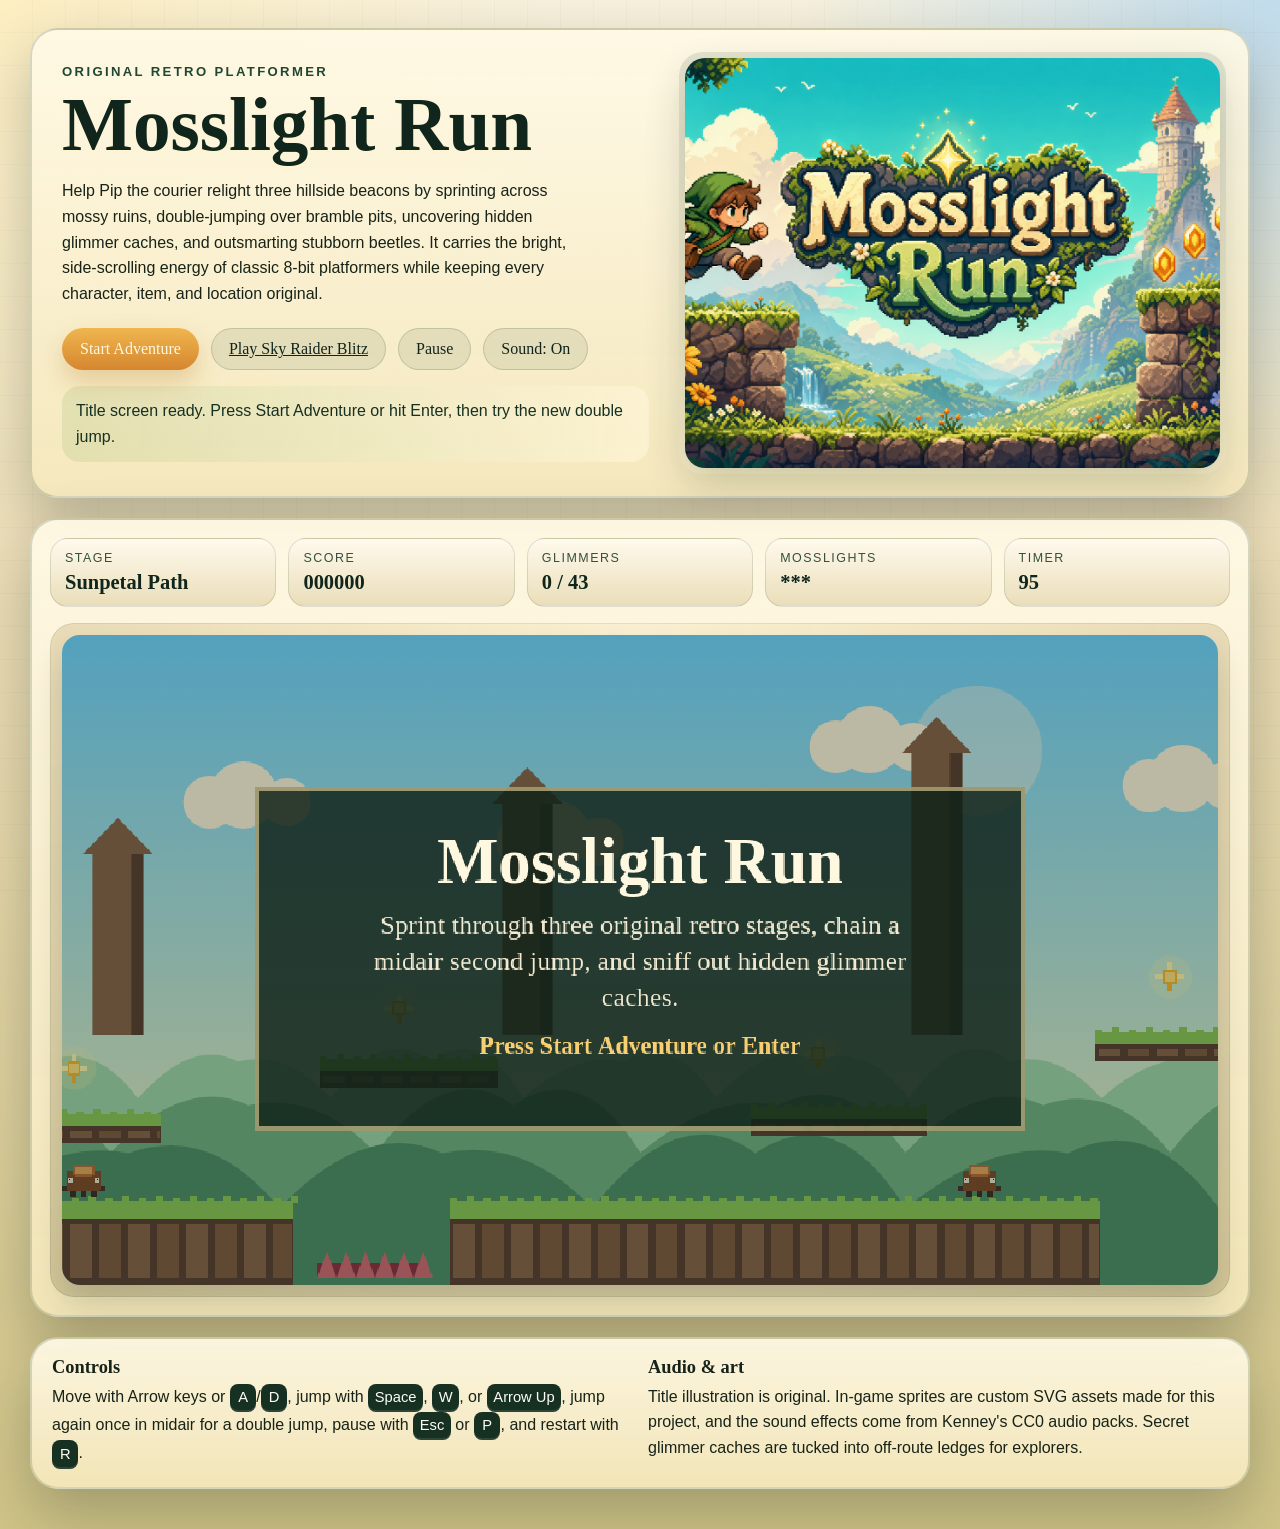
==== mosslight-run/index.html @ 54b9288d "Add Mosslight Run as a second playable game" ====
<!doctype html>
<html lang="en">
  <head>
    <meta charset="UTF-8" />
    <meta name="viewport" content="width=device-width, initial-scale=1.0" />
    <title>Mosslight Run</title>
    <link rel="icon" href="assets/ui/favicon.svg" type="image/svg+xml" />
    <link rel="stylesheet" href="style.css" />
  </head>
  <body>
    <main class="page-shell">
      <section class="hero-panel">
        <div class="hero-copy">
          <p class="eyebrow">Original retro platformer</p>
          <h1>Mosslight Run</h1>
          <p class="hero-text">
            Help Pip the courier relight three hillside beacons by sprinting
            across mossy ruins, double-jumping over bramble pits, uncovering
            hidden glimmer caches, and outsmarting stubborn beetles. It carries
            the bright, side-scrolling energy of classic 8-bit platformers
            while keeping every character, item, and location original.
          </p>
          <div class="action-row">
            <button id="start-button" class="button primary" type="button">
              Start Adventure
            </button>
            <a class="button secondary" href="../">Play Sky Raider Blitz</a>
            <button id="pause-button" class="button secondary" type="button">
              Pause
            </button>
            <button id="mute-button" class="button secondary" type="button">
              Sound: On
            </button>
          </div>
          <p id="status-banner" class="status-banner">
            Title screen ready. Press Start Adventure or hit Enter, then try
            the new double jump.
          </p>
        </div>
        <div class="art-card">
          <img
            src="assets/ui/mosslight-run-title.png"
            alt="Mosslight Run title illustration"
          />
        </div>
      </section>

      <section class="game-card">
        <header class="hud-grid">
          <div class="stat-card">
            <span class="label">Stage</span>
            <strong id="level-name">Sunpetal Path</strong>
          </div>
          <div class="stat-card">
            <span class="label">Score</span>
            <strong id="score">000000</strong>
          </div>
          <div class="stat-card">
            <span class="label">Glimmers</span>
            <strong id="glimmers">0 / 0</strong>
          </div>
          <div class="stat-card">
            <span class="label">Mosslights</span>
            <strong id="hearts">3</strong>
          </div>
          <div class="stat-card">
            <span class="label">Timer</span>
            <strong id="timer">95</strong>
          </div>
        </header>

        <div class="canvas-frame">
          <canvas
            id="game"
            width="960"
            height="540"
            tabindex="0"
            aria-label="Mosslight Run platformer game canvas"
          ></canvas>
        </div>

        <div class="touch-controls" aria-label="Touch controls">
          <button
            class="touch-button"
            type="button"
            data-control="left"
            aria-label="Move left"
          >
            LEFT
          </button>
          <button
            class="touch-button"
            type="button"
            data-control="right"
            aria-label="Move right"
          >
            RIGHT
          </button>
          <button
            class="touch-button jump"
            type="button"
            data-control="jump"
            aria-label="Jump"
          >
            JUMP
          </button>
        </div>
      </section>

      <section class="notes-panel">
        <div>
          <h2>Controls</h2>
          <p>
            Move with Arrow keys or <kbd>A</kbd>/<kbd>D</kbd>, jump with
            <kbd>Space</kbd>, <kbd>W</kbd>, or <kbd>Arrow Up</kbd>, jump again
            once in midair for a double jump, pause with <kbd>Esc</kbd> or
            <kbd>P</kbd>, and restart with <kbd>R</kbd>.
          </p>
        </div>
        <div>
          <h2>Audio &amp; art</h2>
          <p>
            Title illustration is original. In-game sprites are custom SVG
            assets made for this project, and the sound effects come from
            Kenney's CC0 audio packs. Secret glimmer caches are tucked into
            off-route ledges for explorers.
          </p>
        </div>
      </section>
    </main>

    <script type="module" src="src/game.js"></script>
  </body>
</html>
---- mosslight-run/style.css ----
* {
  box-sizing: border-box;
}

:root {
  --pine-950: #10251b;
  --pine-900: #163022;
  --pine-800: #214632;
  --moss-500: #8bb060;
  --moss-300: #bfd587;
  --gold-500: #f0b64f;
  --gold-300: #f8e7a4;
  --stone-100: #f2ead6;
  --stone-300: #d6c7a2;
  --ink-900: #172318;
  --ink-700: #35503e;
  --rose-500: #db7560;
  --shadow: 0 24px 60px rgba(9, 24, 18, 0.25);
}

body {
  margin: 0;
  min-height: 100vh;
  font-family: "Trebuchet MS", "Gill Sans", "Verdana", sans-serif;
  color: var(--ink-900);
  background:
    radial-gradient(circle at top left, rgba(255, 238, 187, 0.8), transparent 28%),
    radial-gradient(circle at top right, rgba(127, 195, 255, 0.45), transparent 24%),
    linear-gradient(180deg, #f7f1de 0%, #ecddb6 38%, #d0c487 100%);
}

body::before {
  content: "";
  position: fixed;
  inset: 0;
  pointer-events: none;
  opacity: 0.16;
  background:
    linear-gradient(90deg, transparent 0, transparent 32px, rgba(22, 48, 34, 0.14) 32px, rgba(22, 48, 34, 0.14) 33px),
    linear-gradient(transparent 0, transparent 32px, rgba(22, 48, 34, 0.14) 32px, rgba(22, 48, 34, 0.14) 33px);
  background-size: 33px 33px;
}

.page-shell {
  position: relative;
  z-index: 1;
  width: min(1220px, calc(100% - 32px));
  margin: 0 auto;
  padding: 28px 0 40px;
}

.hero-panel,
.game-card,
.notes-panel {
  background:
    linear-gradient(180deg, rgba(255, 249, 230, 0.92), rgba(245, 232, 188, 0.9));
  border: 2px solid rgba(28, 68, 45, 0.18);
  border-radius: 28px;
  box-shadow: var(--shadow);
}

.hero-panel {
  display: grid;
  grid-template-columns: minmax(0, 1.05fr) minmax(320px, 0.95fr);
  gap: 20px;
  padding: 22px;
  margin-bottom: 20px;
}

.hero-copy {
  padding: 12px 10px 12px 8px;
}

.eyebrow {
  margin: 0 0 10px;
  color: var(--pine-800);
  text-transform: uppercase;
  letter-spacing: 0.18em;
  font-size: 0.82rem;
  font-weight: 700;
}

h1,
h2,
.stat-card strong,
.button {
  font-family: Georgia, "Times New Roman", serif;
}

h1 {
  margin: 0;
  font-size: clamp(2.75rem, 6vw, 4.7rem);
  line-height: 0.95;
  color: var(--pine-950);
  text-shadow: 0 2px 0 rgba(255, 245, 202, 0.7);
}

.hero-text,
.notes-panel p,
.status-banner {
  font-size: 1rem;
  line-height: 1.6;
}

.hero-text {
  margin: 18px 0 0;
  max-width: 57ch;
}

.action-row {
  display: flex;
  flex-wrap: wrap;
  gap: 12px;
  margin-top: 22px;
}

.button {
  border: 0;
  border-radius: 999px;
  padding: 12px 18px;
  font-size: 1rem;
  cursor: pointer;
  transition: transform 160ms ease, box-shadow 160ms ease, filter 160ms ease;
}

.button:hover,
.button:focus-visible {
  transform: translateY(-2px);
  filter: saturate(1.06);
}

.button:focus-visible,
.touch-button:focus-visible {
  outline: 3px solid rgba(240, 182, 79, 0.7);
  outline-offset: 2px;
}

.primary {
  background: linear-gradient(180deg, var(--gold-500), #d5862f);
  color: #fff8dd;
  box-shadow: 0 12px 24px rgba(181, 119, 34, 0.28);
}

.secondary {
  background: rgba(26, 58, 41, 0.09);
  color: var(--pine-950);
  box-shadow: inset 0 0 0 1px rgba(28, 68, 45, 0.18);
}

.status-banner {
  margin: 16px 0 0;
  padding: 12px 14px;
  border-radius: 18px;
  background: linear-gradient(90deg, rgba(139, 176, 96, 0.18), rgba(255, 248, 220, 0.55));
  color: var(--pine-900);
}

.art-card {
  display: flex;
  align-items: stretch;
  justify-content: center;
  padding: 6px;
  min-height: 100%;
  border-radius: 24px;
  background: linear-gradient(180deg, rgba(34, 80, 56, 0.12), rgba(255, 247, 214, 0.44));
}

.art-card img {
  display: block;
  width: 100%;
  height: auto;
  border-radius: 20px;
  object-fit: cover;
  box-shadow: 0 16px 40px rgba(15, 34, 25, 0.2);
}

.game-card {
  padding: 18px;
}

.hud-grid {
  display: grid;
  grid-template-columns: repeat(5, minmax(0, 1fr));
  gap: 12px;
  margin-bottom: 16px;
}

.stat-card {
  padding: 12px 14px;
  border-radius: 18px;
  background:
    linear-gradient(180deg, rgba(255, 250, 238, 0.9), rgba(228, 214, 174, 0.78));
  border: 1px solid rgba(28, 68, 45, 0.14);
}

.label {
  display: block;
  margin-bottom: 6px;
  font-size: 0.78rem;
  text-transform: uppercase;
  letter-spacing: 0.12em;
  color: var(--ink-700);
}

.stat-card strong {
  display: block;
  font-size: 1.28rem;
  color: var(--pine-950);
}

.canvas-frame {
  padding: 12px;
  border-radius: 24px;
  background:
    radial-gradient(circle at top, rgba(255, 244, 211, 0.7), rgba(219, 198, 150, 0.65)),
    linear-gradient(180deg, rgba(24, 58, 40, 0.08), rgba(24, 58, 40, 0.18));
  box-shadow: inset 0 0 0 1px rgba(28, 68, 45, 0.1);
}

canvas {
  display: block;
  width: 100%;
  height: auto;
  border-radius: 18px;
  background: #85d2f2;
  box-shadow: inset 0 0 0 3px rgba(255, 244, 214, 0.5), 0 18px 30px rgba(18, 42, 28, 0.18);
  image-rendering: pixelated;
}

.touch-controls {
  display: none;
  gap: 12px;
  justify-content: center;
  padding-top: 16px;
}

.touch-button {
  width: 74px;
  height: 74px;
  border: 0;
  border-radius: 24px;
  font-size: 0.9rem;
  font-weight: 800;
  letter-spacing: 0.08em;
  color: #fffdf4;
  background: linear-gradient(180deg, var(--pine-800), var(--pine-900));
  box-shadow: 0 12px 28px rgba(20, 47, 34, 0.22);
  cursor: pointer;
}

.touch-button.jump {
  background: linear-gradient(180deg, var(--rose-500), #b65247);
}

.notes-panel {
  display: grid;
  grid-template-columns: repeat(2, minmax(0, 1fr));
  gap: 16px;
  padding: 18px 20px;
  margin-top: 20px;
}

.notes-panel h2 {
  margin: 0 0 6px;
  font-size: 1.15rem;
}

.notes-panel p {
  margin: 0;
}

kbd {
  display: inline-block;
  min-width: 1.8em;
  padding: 0.16em 0.45em;
  border-radius: 8px;
  font-family: inherit;
  font-size: 0.92em;
  text-align: center;
  color: #fffdf4;
  background: var(--pine-900);
  box-shadow: inset 0 -2px 0 rgba(255, 255, 255, 0.1);
}

@media (max-width: 980px) {
  .hero-panel {
    grid-template-columns: 1fr;
  }

  .hud-grid {
    grid-template-columns: repeat(3, minmax(0, 1fr));
  }
}

@media (max-width: 760px) {
  .page-shell {
    width: min(100% - 20px, 960px);
    padding-top: 18px;
  }

  .hero-panel,
  .game-card,
  .notes-panel {
    border-radius: 22px;
  }

  .notes-panel {
    grid-template-columns: 1fr;
  }

  .touch-controls {
    display: flex;
  }
}

@media (max-width: 620px) {
  .hud-grid {
    grid-template-columns: repeat(2, minmax(0, 1fr));
  }

  .button {
    width: 100%;
  }

  .action-row {
    flex-direction: column;
  }
}
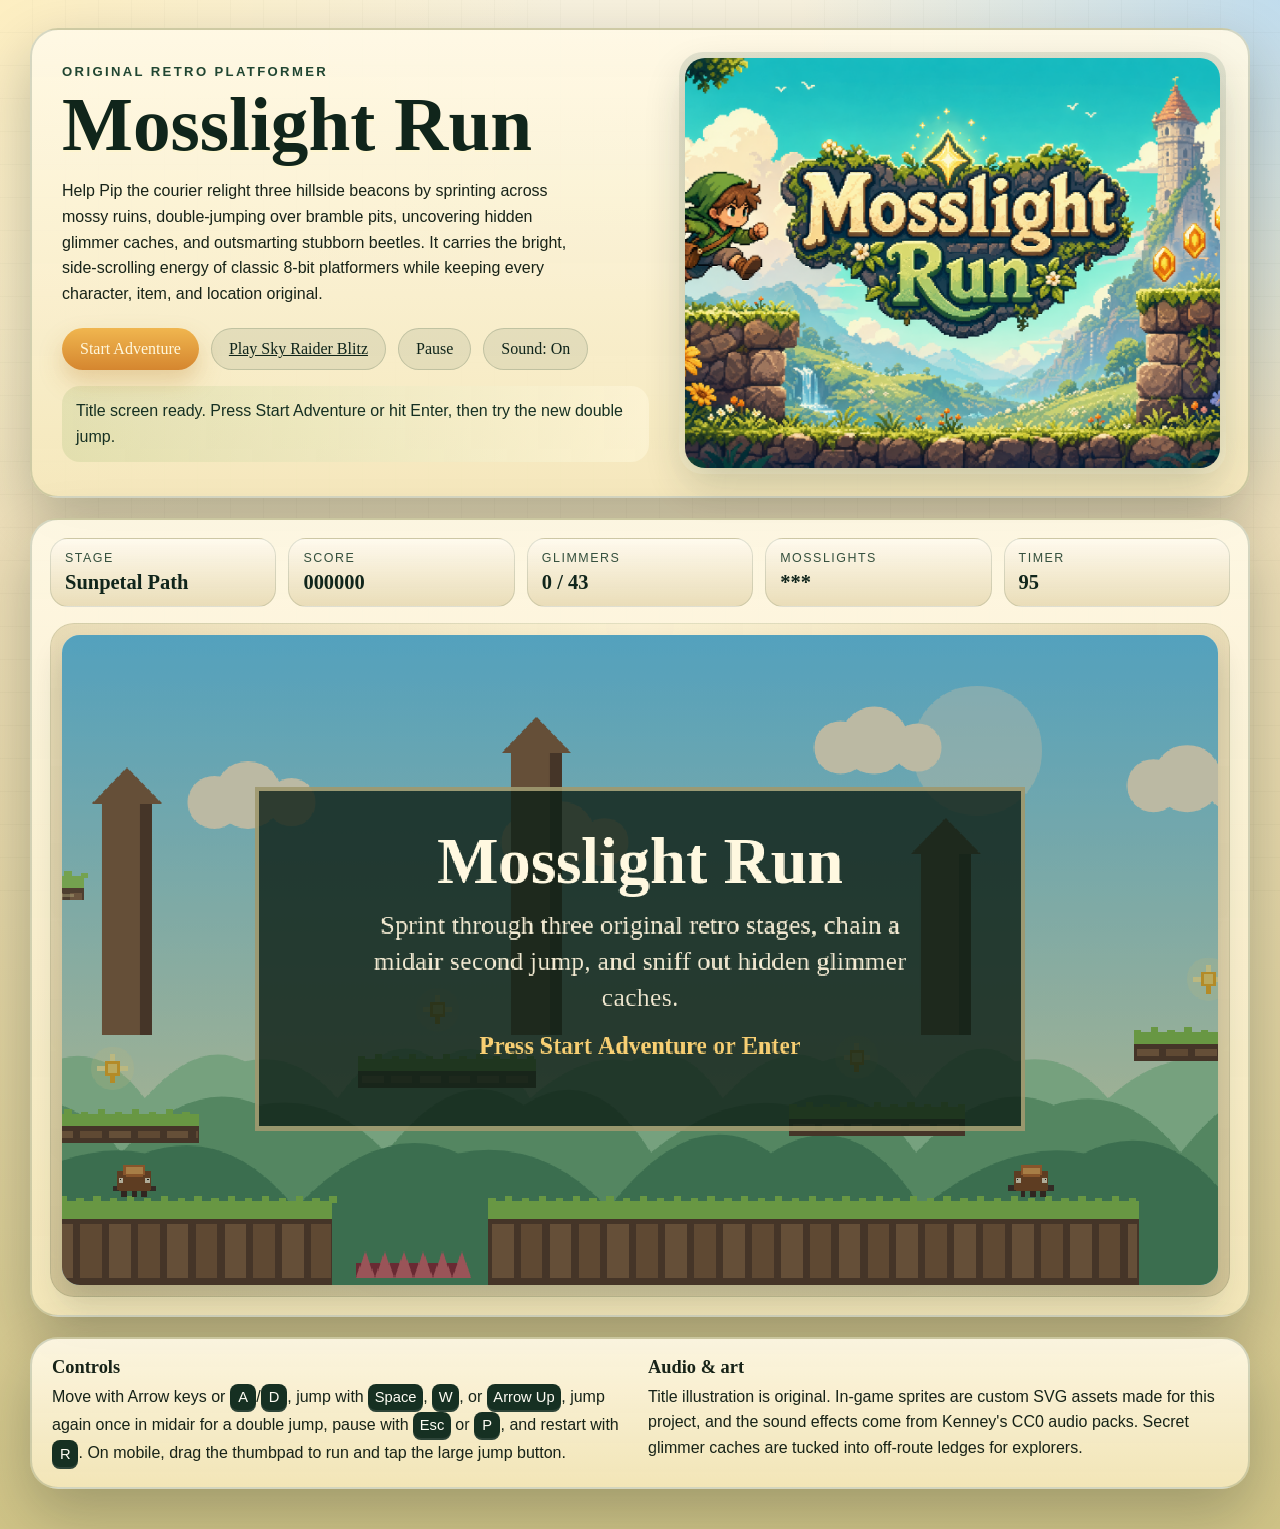
==== commit 104b5e26: "Improve Mosslight Run mobile controls" ====
--- a/mosslight-run/index.html
+++ b/mosslight-run/index.html
@@ -2,7 +2,10 @@
 <html lang="en">
   <head>
     <meta charset="UTF-8" />
-    <meta name="viewport" content="width=device-width, initial-scale=1.0" />
+    <meta
+      name="viewport"
+      content="width=device-width, initial-scale=1.0, viewport-fit=cover"
+    />
     <title>Mosslight Run</title>
     <link rel="icon" href="assets/ui/favicon.svg" type="image/svg+xml" />
     <link rel="stylesheet" href="style.css" />
@@ -69,41 +72,45 @@
           </div>
         </header>
 
-        <div class="canvas-frame">
-          <canvas
-            id="game"
-            width="960"
-            height="540"
-            tabindex="0"
-            aria-label="Mosslight Run platformer game canvas"
-          ></canvas>
-        </div>
+        <div class="play-area">
+          <div class="canvas-frame">
+            <canvas
+              id="game"
+              width="960"
+              height="540"
+              tabindex="0"
+              aria-label="Mosslight Run platformer game canvas"
+            ></canvas>
+          </div>
 
-        <div class="touch-controls" aria-label="Touch controls">
-          <button
-            class="touch-button"
-            type="button"
-            data-control="left"
-            aria-label="Move left"
-          >
-            LEFT
-          </button>
-          <button
-            class="touch-button"
-            type="button"
-            data-control="right"
-            aria-label="Move right"
-          >
-            RIGHT
-          </button>
-          <button
-            class="touch-button jump"
-            type="button"
-            data-control="jump"
-            aria-label="Jump"
-          >
-            JUMP
-          </button>
+          <div class="touch-controls" aria-label="Touch controls">
+            <div class="touch-joystick" id="touch-joystick" aria-hidden="true">
+              <div class="touch-stick-base" id="touch-stick-base">
+                <div class="touch-stick-ring"></div>
+                <div class="touch-stick-knob" id="touch-stick-knob"></div>
+              </div>
+              <span class="touch-label">Move</span>
+            </div>
+
+            <div class="touch-actions">
+              <button
+                class="touch-button jump"
+                type="button"
+                data-control="jump"
+                aria-label="Jump"
+              >
+                JUMP
+              </button>
+              <button
+                class="touch-button utility"
+                type="button"
+                data-control="pause"
+                aria-label="Pause game"
+              >
+                PAUSE
+              </button>
+            </div>
+          </div>
         </div>
       </section>
 
@@ -114,7 +121,8 @@
             Move with Arrow keys or <kbd>A</kbd>/<kbd>D</kbd>, jump with
             <kbd>Space</kbd>, <kbd>W</kbd>, or <kbd>Arrow Up</kbd>, jump again
             once in midair for a double jump, pause with <kbd>Esc</kbd> or
-            <kbd>P</kbd>, and restart with <kbd>R</kbd>.
+            <kbd>P</kbd>, and restart with <kbd>R</kbd>. On mobile, drag the
+            thumbpad to run and tap the large jump button.
           </p>
         </div>
         <div>
--- a/mosslight-run/style.css
+++ b/mosslight-run/style.css
@@ -23,6 +23,7 @@
   min-height: 100vh;
   font-family: "Trebuchet MS", "Gill Sans", "Verdana", sans-serif;
   color: var(--ink-900);
+  overflow-x: hidden;
   background:
     radial-gradient(circle at top left, rgba(255, 238, 187, 0.8), transparent 28%),
     radial-gradient(circle at top right, rgba(127, 195, 255, 0.45), transparent 24%),
@@ -217,10 +218,15 @@
   box-shadow: inset 0 0 0 1px rgba(28, 68, 45, 0.1);
 }
 
+.play-area {
+  position: relative;
+}
+
 canvas {
   display: block;
   width: 100%;
   height: auto;
+  aspect-ratio: 16 / 9;
   border-radius: 18px;
   background: #85d2f2;
   box-shadow: inset 0 0 0 3px rgba(255, 244, 214, 0.5), 0 18px 30px rgba(18, 42, 28, 0.18);
@@ -229,27 +235,109 @@
 
 .touch-controls {
   display: none;
-  gap: 12px;
-  justify-content: center;
-  padding-top: 16px;
+  position: absolute;
+  inset: auto 14px 14px 14px;
+  align-items: end;
+  justify-content: space-between;
+  pointer-events: none;
 }
 
 .touch-button {
-  width: 74px;
-  height: 74px;
+  width: 96px;
+  height: 96px;
   border: 0;
-  border-radius: 24px;
-  font-size: 0.9rem;
+  border-radius: 999px;
+  font-size: 0.95rem;
   font-weight: 800;
   letter-spacing: 0.08em;
   color: #fffdf4;
   background: linear-gradient(180deg, var(--pine-800), var(--pine-900));
   box-shadow: 0 12px 28px rgba(20, 47, 34, 0.22);
   cursor: pointer;
+  pointer-events: auto;
+  touch-action: manipulation;
+  user-select: none;
+  -webkit-user-select: none;
 }
 
 .touch-button.jump {
   background: linear-gradient(180deg, var(--rose-500), #b65247);
+}
+
+.touch-button.utility {
+  width: 70px;
+  height: 70px;
+  font-size: 0.7rem;
+  letter-spacing: 0.12em;
+  background: rgba(16, 37, 27, 0.86);
+}
+
+.touch-actions {
+  display: flex;
+  flex-direction: column;
+  align-items: end;
+  gap: 12px;
+}
+
+.touch-joystick {
+  display: flex;
+  flex-direction: column;
+  align-items: center;
+  gap: 8px;
+  pointer-events: auto;
+  touch-action: none;
+  user-select: none;
+  -webkit-user-select: none;
+}
+
+.touch-stick-base {
+  position: relative;
+  width: 126px;
+  height: 126px;
+  border-radius: 50%;
+  background:
+    radial-gradient(circle at 34% 30%, rgba(255, 248, 217, 0.28), transparent 34%),
+    rgba(18, 39, 28, 0.38);
+  box-shadow:
+    inset 0 0 0 2px rgba(255, 240, 181, 0.18),
+    0 10px 24px rgba(8, 21, 15, 0.2);
+  backdrop-filter: blur(8px);
+}
+
+.touch-stick-ring {
+  position: absolute;
+  inset: 16px;
+  border-radius: 50%;
+  border: 1px solid rgba(255, 242, 198, 0.25);
+}
+
+.touch-stick-knob {
+  position: absolute;
+  left: 50%;
+  top: 50%;
+  width: 54px;
+  height: 54px;
+  border-radius: 50%;
+  transform: translate(-50%, -50%);
+  background:
+    radial-gradient(circle at 35% 30%, rgba(255, 252, 234, 0.65), rgba(255, 252, 234, 0) 40%),
+    linear-gradient(180deg, rgba(255, 221, 135, 0.95), rgba(207, 142, 54, 0.95));
+  box-shadow:
+    inset 0 -5px 10px rgba(121, 73, 20, 0.28),
+    0 10px 20px rgba(13, 28, 20, 0.28);
+  transition: transform 80ms linear;
+}
+
+.touch-label {
+  padding: 6px 10px;
+  border-radius: 999px;
+  font-size: 0.72rem;
+  font-weight: 700;
+  letter-spacing: 0.14em;
+  text-transform: uppercase;
+  color: #fff8dc;
+  background: rgba(16, 37, 27, 0.72);
+  box-shadow: 0 6px 16px rgba(9, 22, 17, 0.16);
 }
 
 .notes-panel {
@@ -293,9 +381,19 @@
 }
 
 @media (max-width: 760px) {
+  body {
+    background:
+      radial-gradient(circle at top left, rgba(255, 238, 187, 0.82), transparent 22%),
+      radial-gradient(circle at top right, rgba(127, 195, 255, 0.42), transparent 22%),
+      linear-gradient(180deg, #f7f1de 0%, #ead7a6 28%, #d0c487 100%);
+  }
+
   .page-shell {
-    width: min(100% - 20px, 960px);
-    padding-top: 18px;
+    display: flex;
+    flex-direction: column;
+    width: min(100%, 960px);
+    padding: 10px 10px calc(24px + env(safe-area-inset-bottom));
+    gap: 12px;
   }
 
   .hero-panel,
@@ -304,8 +402,62 @@
     border-radius: 22px;
   }
 
+  .game-card {
+    order: -1;
+  }
+
+  .hero-panel {
+    gap: 14px;
+    padding: 16px;
+    margin-bottom: 0;
+  }
+
+  .hero-copy {
+    padding: 4px 2px 0;
+  }
+
+  h1 {
+    font-size: clamp(2.15rem, 10vw, 3.2rem);
+  }
+
+  .hero-text,
+  .notes-panel p,
+  .status-banner {
+    font-size: 0.95rem;
+    line-height: 1.5;
+  }
+
+  .game-card {
+    padding: 10px;
+  }
+
+  .hud-grid {
+    gap: 8px;
+    margin-bottom: 10px;
+  }
+
+  .stat-card {
+    padding: 10px 10px 9px;
+    border-radius: 14px;
+  }
+
+  .stat-card strong {
+    font-size: 1.05rem;
+  }
+
+  .canvas-frame {
+    padding: 6px;
+    border-radius: 18px;
+  }
+
+  canvas {
+    border-radius: 14px;
+  }
+
   .notes-panel {
     grid-template-columns: 1fr;
+    padding: 14px;
+    margin-top: 0;
   }
 
   .touch-controls {
@@ -325,4 +477,87 @@
   .action-row {
     flex-direction: column;
   }
-}
+
+  .page-shell {
+    padding-left: 6px;
+    padding-right: 6px;
+  }
+
+  .hero-panel,
+  .game-card,
+  .notes-panel {
+    border-radius: 18px;
+  }
+
+  .art-card {
+    display: none;
+  }
+
+  .touch-controls {
+    inset: auto 10px 10px 10px;
+  }
+
+  .touch-stick-base {
+    width: 108px;
+    height: 108px;
+  }
+
+  .touch-stick-knob {
+    width: 48px;
+    height: 48px;
+  }
+
+  .touch-button {
+    width: 88px;
+    height: 88px;
+  }
+
+  .touch-button.utility {
+    width: 64px;
+    height: 64px;
+  }
+}
+
+@media (max-width: 440px) {
+  .hud-grid {
+    grid-template-columns: repeat(2, minmax(0, 1fr));
+  }
+
+  .label {
+    font-size: 0.68rem;
+  }
+
+  .stat-card strong {
+    font-size: 0.96rem;
+  }
+
+  .touch-controls {
+    inset: auto 8px 8px 8px;
+  }
+
+  .touch-stick-base {
+    width: 96px;
+    height: 96px;
+  }
+
+  .touch-stick-ring {
+    inset: 13px;
+  }
+
+  .touch-stick-knob {
+    width: 42px;
+    height: 42px;
+  }
+
+  .touch-button {
+    width: 82px;
+    height: 82px;
+    font-size: 0.86rem;
+  }
+
+  .touch-button.utility {
+    width: 58px;
+    height: 58px;
+    font-size: 0.62rem;
+  }
+}
